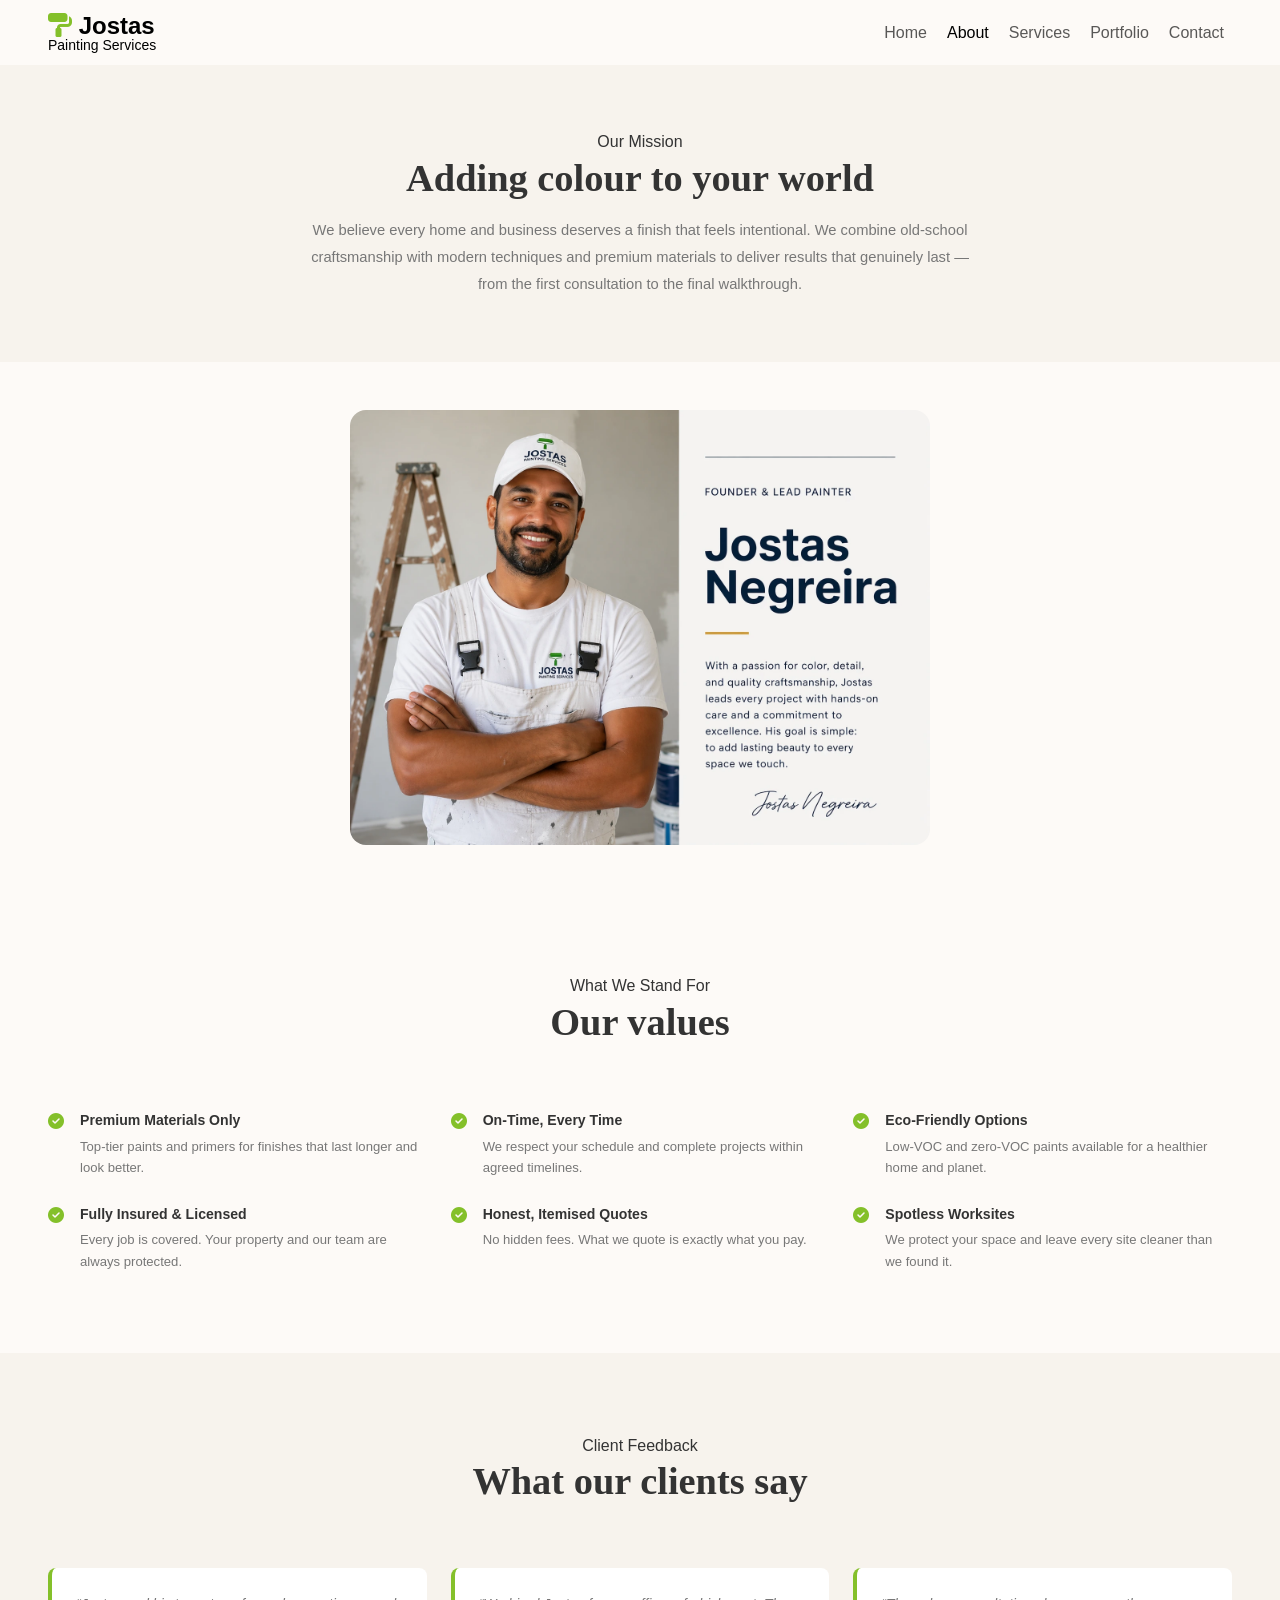
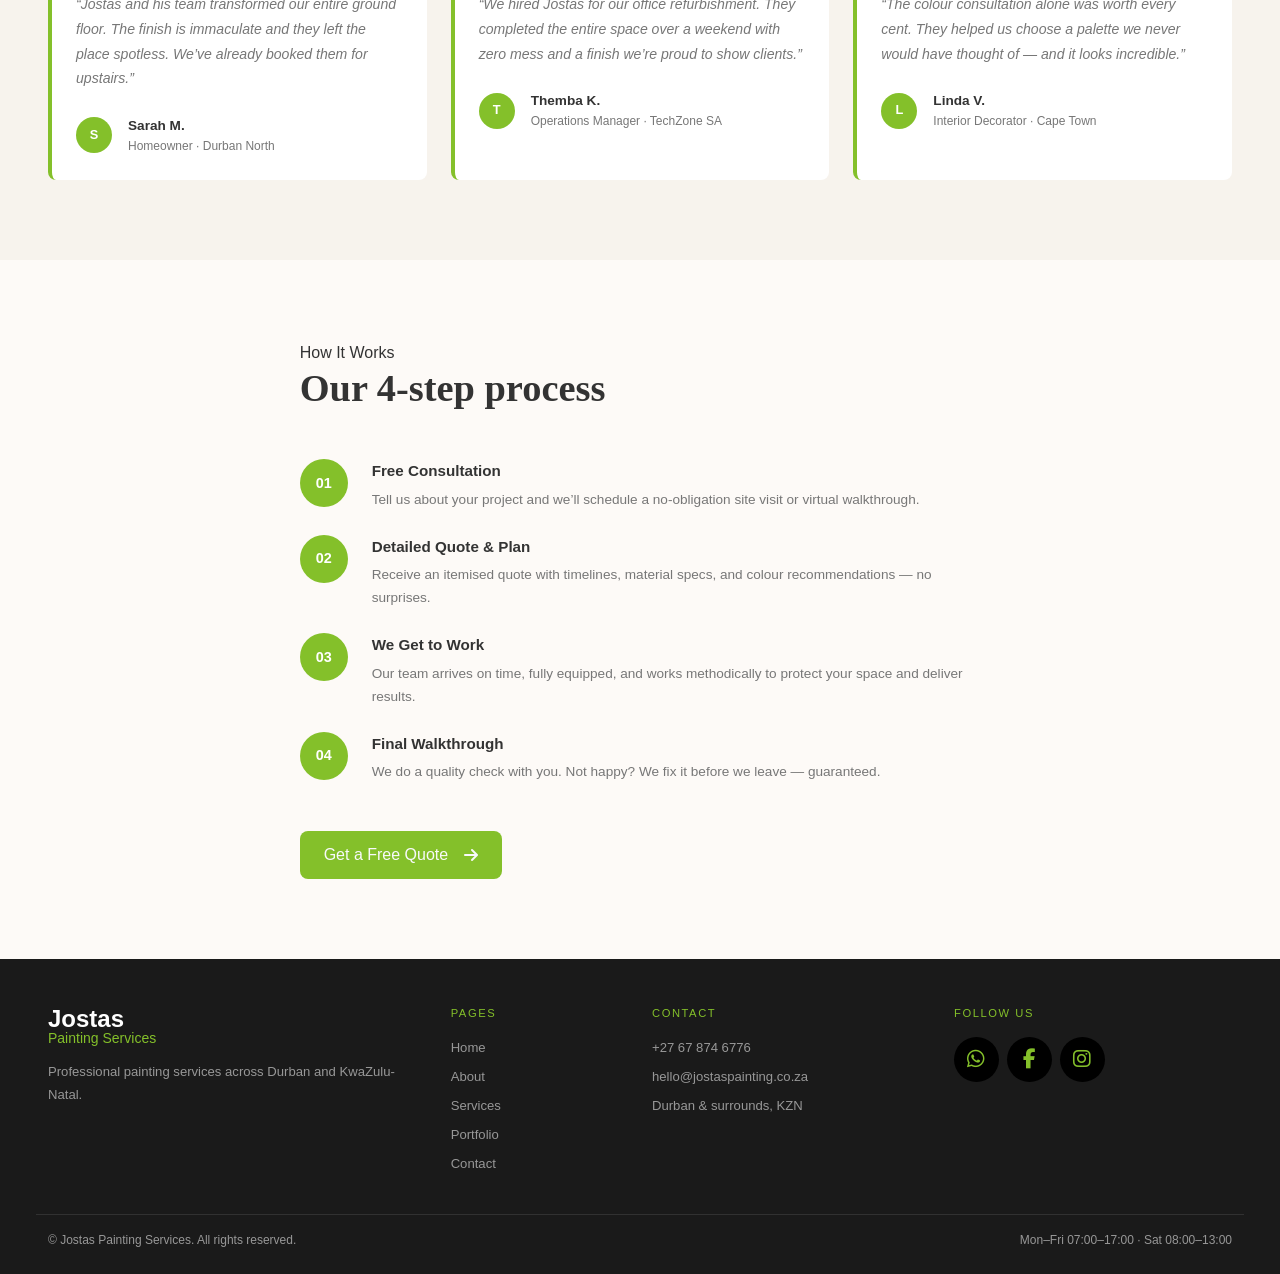
==== about.html @ b18ae603 "changed code, links and images, added in a js, css and html files" ====
<!DOCTYPE html>
<html lang="en">

<head>
  <meta charset="UTF-8" />
  <meta name="viewport" content="width=device-width, initial-scale=1.0" />
  <meta name="description" content="About Jostas Painting Services — our mission, values, and 4-step process. Based in KwaZulu-Natal." />
  <meta property="og:title" content="About Us – Jostas Painting Services" />
  <meta property="og:description" content="12+ years of craftsmanship across KwaZulu-Natal. Quality finishes, on-time delivery." />
  <meta property="og:type" content="website" />
  <meta property="og:image" content="assets/images/jnegreira.webp" />
  <title>About Us – Jostas Painting Services</title>

  <link href="https://cdn.jsdelivr.net/npm/bootstrap@5.3.3/dist/css/bootstrap.min.css" rel="stylesheet" />
  <link rel="preconnect" href="https://fonts.googleapis.com" />
  <link rel="preconnect" href="https://fonts.gstatic.com" crossorigin />
  <link href="https://fonts.googleapis.com/css2?family=Poppins:wght@300;400;500;600;700&display=swap" rel="stylesheet" />
  <link rel="stylesheet" href="https://cdnjs.cloudflare.com/ajax/libs/font-awesome/6.5.0/css/all.min.css" />
  <link rel="stylesheet" href="assets/css/styles.css" />
</head>

<body>

  <!-- ══ NAVBAR ══ -->
  <nav class="navbar navbar-expand-lg sticky-top">
    <div class="container-fluid px-4 px-lg-5">
      <a class="navbar-brand jostas-logo" href="index.html">
        <i class="fa-solid fa-paint-roller" style="color:#84c02a!important"></i> Jostas <span>Painting Services</span>
      </a>
      <button class="navbar-toggler border-0" type="button" data-bs-toggle="collapse" data-bs-target="#mainNav"
        aria-controls="mainNav" aria-expanded="false" aria-label="Toggle navigation">
        <span class="navbar-toggler-icon"></span>
      </button>
      <div class="collapse navbar-collapse justify-content-end" id="mainNav">
        <div class="navbar-nav gap-1">
          <a class="nav-link" href="index.html">Home</a>
          <a class="nav-link active" href="about.html">About</a>
          <a class="nav-link" href="services.html">Services</a>
          <a class="nav-link" href="portfolio.html">Portfolio</a>
          <a class="nav-link" href="contact.html">Contact</a>
        </div>
      </div>
    </div>
  </nav>

  <!-- ══ MISSION ══ -->
  <section style="background:var(--color-sand);padding:4rem 0;">
    <div class="container-fluid px-4 px-lg-5">
      <div class="row justify-content-center text-center">
        <div class="col-lg-7">
          <span class="section-label justify-content-center">Our Mission</span>
          <h2 class="fw-bold mb-3" style="font-size:clamp(1.8rem,3vw,2.4rem)">Adding colour to your world</h2>
          <p class="text-secondary mb-0" style="font-size:0.92rem;line-height:1.85">
            We believe every home and business deserves a finish that feels intentional. We combine
            old-school craftsmanship with modern techniques and premium materials to deliver results
            that genuinely last &mdash; from the first consultation to the final walkthrough.
          </p>
        </div>
      </div>
    </div>
  </section>

  <!-- ══ IMAGE SECTION (just the photo, no text) ══ -->
  <section style="padding:3rem 0;">
    <div class="container-fluid px-4 px-lg-5">
      <div class="row justify-content-center">
        <div class="col-md-8 col-lg-6">
          <div class="about-image-container" style="border-radius:16px; overflow:hidden;">
            <img src="assets/images/jnegreira.webp" alt="Jostas Painting Services team" style="width:100%; height:auto; display:block;" />
          </div>
        </div>
      </div>
    </div>
  </section>

  <!-- ══ VALUES ══ -->
  <section style="padding:5rem 0;">
    <div class="container-fluid px-4 px-lg-5">
      <div class="row justify-content-center mb-5">
        <div class="col-lg-7 text-center">
          <span class="section-label justify-content-center">What We Stand For</span>
          <h2 class="fw-bold" style="font-size:clamp(1.8rem,3vw,2.4rem)">Our values</h2>
        </div>
      </div>
      <div class="row g-4 justify-content-center">
        <div class="col-md-6 col-lg-4">
          <div class="d-flex align-items-start gap-3">
            <i class="fas fa-check-circle mt-1" style="color:var(--color-cta);font-size:1rem;flex-shrink:0"></i>
            <div>
              <p class="fw-semibold mb-1" style="font-size:0.88rem">Premium Materials Only</p>
              <p class="text-secondary mb-0" style="font-size:0.82rem;line-height:1.65">Top-tier paints and primers for finishes that last longer and look better.</p>
            </div>
          </div>
        </div>
        <div class="col-md-6 col-lg-4">
          <div class="d-flex align-items-start gap-3">
            <i class="fas fa-check-circle mt-1" style="color:var(--color-cta);font-size:1rem;flex-shrink:0"></i>
            <div>
              <p class="fw-semibold mb-1" style="font-size:0.88rem">On-Time, Every Time</p>
              <p class="text-secondary mb-0" style="font-size:0.82rem;line-height:1.65">We respect your schedule and complete projects within agreed timelines.</p>
            </div>
          </div>
        </div>
        <div class="col-md-6 col-lg-4">
          <div class="d-flex align-items-start gap-3">
            <i class="fas fa-check-circle mt-1" style="color:var(--color-cta);font-size:1rem;flex-shrink:0"></i>
            <div>
              <p class="fw-semibold mb-1" style="font-size:0.88rem">Eco-Friendly Options</p>
              <p class="text-secondary mb-0" style="font-size:0.82rem;line-height:1.65">Low-VOC and zero-VOC paints available for a healthier home and planet.</p>
            </div>
          </div>
        </div>
        <div class="col-md-6 col-lg-4">
          <div class="d-flex align-items-start gap-3">
            <i class="fas fa-check-circle mt-1" style="color:var(--color-cta);font-size:1rem;flex-shrink:0"></i>
            <div>
              <p class="fw-semibold mb-1" style="font-size:0.88rem">Fully Insured &amp; Licensed</p>
              <p class="text-secondary mb-0" style="font-size:0.82rem;line-height:1.65">Every job is covered. Your property and our team are always protected.</p>
            </div>
          </div>
        </div>
        <div class="col-md-6 col-lg-4">
          <div class="d-flex align-items-start gap-3">
            <i class="fas fa-check-circle mt-1" style="color:var(--color-cta);font-size:1rem;flex-shrink:0"></i>
            <div>
              <p class="fw-semibold mb-1" style="font-size:0.88rem">Honest, Itemised Quotes</p>
              <p class="text-secondary mb-0" style="font-size:0.82rem;line-height:1.65">No hidden fees. What we quote is exactly what you pay.</p>
            </div>
          </div>
        </div>
        <div class="col-md-6 col-lg-4">
          <div class="d-flex align-items-start gap-3">
            <i class="fas fa-check-circle mt-1" style="color:var(--color-cta);font-size:1rem;flex-shrink:0"></i>
            <div>
              <p class="fw-semibold mb-1" style="font-size:0.88rem">Spotless Worksites</p>
              <p class="text-secondary mb-0" style="font-size:0.82rem;line-height:1.65">We protect your space and leave every site cleaner than we found it.</p>
            </div>
          </div>
        </div>
      </div>
    </div>
  </section>

  <!-- ══ TESTIMONIALS ══ -->
  <section style="background:var(--color-sand);padding:5rem 0;">
    <div class="container-fluid px-4 px-lg-5">
      <div class="row justify-content-center mb-5">
        <div class="col-lg-7 text-center">
          <span class="section-label justify-content-center">Client Feedback</span>
          <h2 class="fw-bold" style="font-size:clamp(1.8rem,3vw,2.4rem)">What our clients say</h2>
        </div>
      </div>
      <div class="row g-4 justify-content-center">
        <div class="col-md-4">
          <div class="p-4 rounded-3 h-100" style="background:#fff;border-left:4px solid var(--color-cta);">
            <p class="text-secondary mb-4" style="font-size:0.88rem;line-height:1.75;font-style:italic">
              &ldquo;Jostas and his team transformed our entire ground floor. The finish is immaculate
              and they left the place spotless. We&rsquo;ve already booked them for upstairs.&rdquo;
            </p>
            <div class="d-flex align-items-center gap-3">
              <div style="width:36px;height:36px;min-width:36px;border-radius:50%;background:var(--color-cta);display:flex;align-items:center;justify-content:center;">
                <span class="fw-bold text-white" style="font-size:0.8rem">S</span>
              </div>
              <div>
                <p class="fw-semibold mb-0" style="font-size:0.85rem">Sarah M.</p>
                <p class="text-secondary mb-0" style="font-size:0.75rem">Homeowner &middot; Durban North</p>
              </div>
            </div>
          </div>
        </div>
        <div class="col-md-4">
          <div class="p-4 rounded-3 h-100" style="background:#fff;border-left:4px solid var(--color-cta);">
            <p class="text-secondary mb-4" style="font-size:0.88rem;line-height:1.75;font-style:italic">
              &ldquo;We hired Jostas for our office refurbishment. They completed the entire space
              over a weekend with zero mess and a finish we&rsquo;re proud to show clients.&rdquo;
            </p>
            <div class="d-flex align-items-center gap-3">
              <div style="width:36px;height:36px;min-width:36px;border-radius:50%;background:var(--color-cta);display:flex;align-items:center;justify-content:center;">
                <span class="fw-bold text-white" style="font-size:0.8rem">T</span>
              </div>
              <div>
                <p class="fw-semibold mb-0" style="font-size:0.85rem">Themba K.</p>
                <p class="text-secondary mb-0" style="font-size:0.75rem">Operations Manager &middot; TechZone SA</p>
              </div>
            </div>
          </div>
        </div>
        <div class="col-md-4">
          <div class="p-4 rounded-3 h-100" style="background:#fff;border-left:4px solid var(--color-cta);">
            <p class="text-secondary mb-4" style="font-size:0.88rem;line-height:1.75;font-style:italic">
              &ldquo;The colour consultation alone was worth every cent. They helped us choose a
              palette we never would have thought of &mdash; and it looks incredible.&rdquo;
            </p>
            <div class="d-flex align-items-center gap-3">
              <div style="width:36px;height:36px;min-width:36px;border-radius:50%;background:var(--color-cta);display:flex;align-items:center;justify-content:center;">
                <span class="fw-bold text-white" style="font-size:0.8rem">L</span>
              </div>
              <div>
                <p class="fw-semibold mb-0" style="font-size:0.85rem">Linda V.</p>
                <p class="text-secondary mb-0" style="font-size:0.75rem">Interior Decorator &middot; Cape Town</p>
              </div>
            </div>
          </div>
        </div>
      </div>
    </div>
  </section>

  <!-- ══ 4-STEP PROCESS ══ -->
  <section style="padding:5rem 0;">
    <div class="container-fluid px-4 px-lg-5">
      <div class="row justify-content-center">
        <div class="col-lg-7">
          <span class="section-label">How It Works</span>
          <h2 class="fw-bold mb-5" style="font-size:clamp(1.8rem,3vw,2.4rem)">Our 4-step process</h2>
          <div class="d-flex flex-column gap-4">

            <div class="d-flex gap-4 align-items-start">
              <div style="min-width:48px;height:48px;border-radius:50%;background:var(--color-cta);display:flex;align-items:center;justify-content:center;flex-shrink:0">
                <span class="fw-bold text-white" style="font-size:0.9rem">01</span>
              </div>
              <div>
                <p class="fw-semibold mb-1" style="font-size:0.95rem">Free Consultation</p>
                <p class="text-secondary mb-0" style="font-size:0.85rem;line-height:1.7">Tell us about your project and we&rsquo;ll schedule a no-obligation site visit or virtual walkthrough.</p>
              </div>
            </div>

            <div class="d-flex gap-4 align-items-start">
              <div style="min-width:48px;height:48px;border-radius:50%;background:var(--color-cta);display:flex;align-items:center;justify-content:center;flex-shrink:0">
                <span class="fw-bold text-white" style="font-size:0.9rem">02</span>
              </div>
              <div>
                <p class="fw-semibold mb-1" style="font-size:0.95rem">Detailed Quote &amp; Plan</p>
                <p class="text-secondary mb-0" style="font-size:0.85rem;line-height:1.7">Receive an itemised quote with timelines, material specs, and colour recommendations &mdash; no surprises.</p>
              </div>
            </div>

            <div class="d-flex gap-4 align-items-start">
              <div style="min-width:48px;height:48px;border-radius:50%;background:var(--color-cta);display:flex;align-items:center;justify-content:center;flex-shrink:0">
                <span class="fw-bold text-white" style="font-size:0.9rem">03</span>
              </div>
              <div>
                <p class="fw-semibold mb-1" style="font-size:0.95rem">We Get to Work</p>
                <p class="text-secondary mb-0" style="font-size:0.85rem;line-height:1.7">Our team arrives on time, fully equipped, and works methodically to protect your space and deliver results.</p>
              </div>
            </div>

            <div class="d-flex gap-4 align-items-start">
              <div style="min-width:48px;height:48px;border-radius:50%;background:var(--color-cta);display:flex;align-items:center;justify-content:center;flex-shrink:0">
                <span class="fw-bold text-white" style="font-size:0.9rem">04</span>
              </div>
              <div>
                <p class="fw-semibold mb-1" style="font-size:0.95rem">Final Walkthrough</p>
                <p class="text-secondary mb-0" style="font-size:0.85rem;line-height:1.7">We do a quality check with you. Not happy? We fix it before we leave &mdash; guaranteed.</p>
              </div>
            </div>

          </div>
          <div class="mt-5">
            <a href="contact.html" class="btn cta-button-custom">
              Get a Free Quote <i class="fas fa-arrow-right ms-2"></i>
            </a>
          </div>
        </div>
      </div>
    </div>
  </section>

  <!-- ══ FOOTER ══ -->
  <footer style="background:#1a1a1a;color:rgba(255,255,255,.55);padding:3rem 0 1.5rem">
    <div class="container-fluid px-4 px-lg-5">
      <div class="row g-4 pb-4" style="border-bottom:1px solid rgba(255,255,255,.1)">
        <div class="col-lg-4">
          <div class="jostas-logo mb-3" style="color:#fff!important">
            Jostas <span style="color:#84c02a!important">Painting Services</span>
          </div>
          <p style="font-size:0.82rem;line-height:1.75">Professional painting services across Durban and KwaZulu-Natal.</p>
        </div>
        <div class="col-lg-2 col-6">
          <h6 style="font-size:0.7rem;letter-spacing:.14em;text-transform:uppercase;color:#84c02a;margin-bottom:1rem">Pages</h6>
          <ul class="list-unstyled" style="font-size:0.82rem">
            <li class="mb-2"><a href="index.html" style="color:inherit;text-decoration:none">Home</a></li>
            <li class="mb-2"><a href="about.html" style="color:inherit;text-decoration:none">About</a></li>
            <li class="mb-2"><a href="services.html" style="color:inherit;text-decoration:none">Services</a></li>
            <li class="mb-2"><a href="portfolio.html" style="color:inherit;text-decoration:none">Portfolio</a></li>
            <li class="mb-2"><a href="contact.html" style="color:inherit;text-decoration:none">Contact</a></li>
          </ul>
        </div>
        <div class="col-lg-3 col-6">
          <h6 style="font-size:0.7rem;letter-spacing:.14em;text-transform:uppercase;color:#84c02a;margin-bottom:1rem">Contact</h6>
          <ul class="list-unstyled" style="font-size:0.82rem">
            <li class="mb-2"><a href="tel:+27678746776" style="color:inherit;text-decoration:none">+27 67 874 6776</a></li>
            <li class="mb-2"><a href="mailto:hello@jostaspainting.co.za" style="color:inherit;text-decoration:none">hello@jostaspainting.co.za</a></li>
            <li class="mb-2">Durban &amp; surrounds, KZN</li>
          </ul>
        </div>
        <div class="col-lg-3">
          <h6 style="font-size:0.7rem;letter-spacing:.14em;text-transform:uppercase;color:#84c02a;margin-bottom:1rem">Follow Us</h6>
          <div class="d-flex gap-2">
            <a href="https://wa.me/27678746776" target="_blank" rel="noopener noreferrer" class="social-btn" style="border-color:rgba(255,255,255,.2);color:#84c02a" aria-label="WhatsApp"><i class="fab fa-whatsapp"></i></a>
            <a href="https://www.facebook.com/" target="_blank" rel="noopener noreferrer" class="social-btn" style="border-color:rgba(255,255,255,.2);color:#84c02a" aria-label="Facebook"><i class="fab fa-facebook-f"></i></a>
            <a href="https://www.instagram.com/" target="_blank" rel="noopener noreferrer" class="social-btn" style="border-color:rgba(255,255,255,.2);color:#84c02a" aria-label="Instagram"><i class="fab fa-instagram"></i></a>
          </div>
        </div>
      </div>
      <div class="pt-3 d-flex justify-content-between flex-wrap gap-2" style="font-size:0.75rem">
        <span>&copy; <span id="yr"></span> Jostas Painting Services. All rights reserved.</span>
        <span>Mon&ndash;Fri 07:00&ndash;17:00 &middot; Sat 08:00&ndash;13:00</span>
      </div>
    </div>
  </footer>

  <script src="https://cdn.jsdelivr.net/npm/bootstrap@5.3.3/dist/js/bootstrap.bundle.min.js"></script>
  <script src="assets/js/main.js"></script>
</body>
</html>
---- assets/css/styles.css ----
:root {
    --color-cta: #84c02a;      /* green accent */
    --color-cta-dark: #6a9e1f;
    --color-cream: #faf6f1;
    --color-sand: #f7f3ed;
    --color-text: #1a1a1a;
    --color-muted: #6b6b6b;
    --color-border: #e8e2da;
    --color-hero-bg: #84199c;  /* orange hero background (or use --color-sand) */
}

body {
    font-family: 'Poppins', sans-serif;
    background-color: var(--bs-light);
    color: var(--bs-dark);
}

/* Custom Logo Style */
.jostas-logo {
    font-size: 1.5rem;
    /* 24px */
    font-weight: 700;
    line-height: 1;
}

.jostas-logo span {
    font-size: 0.875rem;
    /* 14px */
    font-weight: 400;
    display: block;
}

/* Custom Hero Styles */
.hero-section {
    background-color: var(--color-hero-bg);
    position: relative;
    overflow: hidden;
    min-height: 550px;
    color: var(--bs-light);
    /* Light text on dark background */
    padding: 0;
}

.hero-content {
    /* Custom padding to match mockup's left alignment */
    padding-left: 50px;
}

/* Custom CTA Button Style */
.cta-button-custom {
    background-color: var(--color-cta) !important;
    border-color: var(--color-cta) !important;
    color: var(--bs-light) !important;
    padding: 15px 30px;
    font-weight: 600;
    width: fit-content;
}

.cta-button-custom:hover {
    background-color: #84c02a !important;
    /* Darker hover */
    border-color: #84c02a !important;
}

/* Image Positioning */
.hero-image-container {
    position: absolute;
    right: 0;
    top: 0;
    bottom: 0;
    width: 50%;
    /* Image takes up the right half */
    z-index: 1;
}

.hero-image-container img {
    width: 100%;
    height: 100%;
    object-fit: cover;
    opacity: 0.9;
    transition: transform 0.5s ease;
}

.hero-image-container:hover img {
    transform: scale(1.03);
}

/* Ensure content is above image */
.hero-text-wrapper {
    z-index: 2;
    position: relative;
}

/* Custom H1 style for large, impactful text */
.hero-text-wrapper h1 {
    font-size: 4.5rem;
    /* ~72px, large size */
    font-weight: 700;
    line-height: 1.1;
    max-width: 450px;
}

/* ... (Existing :root variables and body styles from the previous response) ... */

/* Custom styles for the service cards */
.service-card {
    border: none;
    /* Remove default Bootstrap card border */
    transition: transform 0.3s ease;
    min-height: 150px;
    display: flex;
    flex-direction: column;
    justify-content: center;
    align-items: center;
}

.service-card:hover {
    transform: translateY(-5px);
    /* Subtle lift on hover */
}

.card-icon {
    /* Placeholder for actual icon styling */
    width: 40px;
    height: 40px;
    background-color: var(--color-cta);
    /* Use the accent color for icons */
    border-radius: 50%;
    /* Add properties to center an actual icon inside if used */
}

.card-title {
    font-size: 1rem;
    letter-spacing: 0.5px;
}

/* Adjusting container padding for the cards to keep them contained */
.services-cards-section {
    /* Max width to keep the cards from stretching across ultra-wide screens,
           matching the content width of the mockup */
    max-width: 1400px;
    margin-left: auto;
    margin-right: auto;
}

/* ... (Existing :root variables and previous styles) ... */

/* Ensure secondary text is slightly lighter, matching the mockup */
.text-secondary {
    color: #777 !important;
}

/* Style for the Portfolio images to hide overflow and ensure cover */
.portfolio-image-container {
    overflow: hidden;
}

.portfolio-image-container img {
    object-fit: cover;
}

.hero-banner {
    overflow: hidden;
    position: relative;
}

.hero-banner img {
    transition: transform 0.5s ease;
}

.hero-banner:hover img {
    transform: scale(1.03);
}

.reveal {
    opacity: 0;
    transform: translateY(24px);
    transition: opacity 0.7s ease, transform 0.7s ease;
}

.reveal.visible {
    opacity: 1;
    transform: translateY(0);
}

.scroll-top {
    position: fixed;
    right: 20px;
    bottom: 24px;
    width: 44px;
    height: 44px;
    border-radius: 50%;
    border: none;
    background: var(--color-cta);
    color: #9fdd0e;
    display: flex;
    align-items: center;
    justify-content: center;
    cursor: pointer;
    box-shadow: 0 16px 32px rgba(0, 0, 0, 0.18);
    opacity: 0;
    visibility: hidden;
    transition: opacity 0.25s ease, visibility 0.25s ease, transform 0.25s ease;
    z-index: 999;
}

.scroll-top.show {
    opacity: 1;
    visibility: visible;
    transform: translateY(0);
}

.scroll-top:hover {
    transform: translateY(-4px);
    background: #84c02a;
}

/* Custom H2 sizing to match the large titles in the mockup */
.display-6 {
    font-size: 2.5rem;
    /* Slightly smaller than h1, but still dominant */
}

/* ... (Existing :root variables and previous styles) ... */

/* Custom H1 for large page titles */
.display-3 {
    font-size: 3.5rem;
    line-height: 1.1;
}

/* Ensure the main container is centered and uses the light background */
.page-content-container {
    background-color: var(--bs-light);
}

/* Style for the secondary mission headline */
.fw-normal {
    font-weight: 400 !important;
}

/* Ensure all images in the team and portfolio sections are placeholders */
.team-photo-container img,
.portfolio-thumb-container img {
    /* If using actual images, these ensure they fit */
    object-fit: cover;
}

/* ... (Existing :root variables and previous styles) ... */

/* Custom style for the service blocks on this page */
.service-block {
    transition: box-shadow 0.3s;
}

.service-block:hover {
    box-shadow: 0 0 10px rgba(0, 0, 0, 0.08);
    /* Slight shadow on hover */
}

/* Placeholder for actual icons */
.icon-placeholder {
    width: 30px;
    height: 30px;
    line-height: 30px;
    margin: 0 auto;
    border: 1px solid var(--color-cta);
    color: var(--color-cta);
    border-radius: 5px;
}

/* Contact Form input styling to match the flat, slightly shadowed look */
.form-control,
.form-select {
    border-radius: 5px !important;
}

/*.social-links a {
  color: #333;
  font-size: 24px;
  margin: 0 10px;
  transition: color 0.3s;
}

.social-links a:hover {
  color: #25D366; /* WhatsApp green as default hover color 
}

.social-links a:nth-child(2):hover {
  color: #1877F2; /* Facebook blue 
}

.social-links a:nth-child(3):hover {
  color: #E4405F; /* Instagram pink 
}*/

.social-links {
    display: flex;
    gap: 15px;
    justify-content: center;
    /* center horizontally */
    margin-top: 20px;
}

.social-btn {
    display: flex;
    align-items: center;
    justify-content: center;
    width: 45px;
    height: 45px;
    border-radius: 50%;
    background-color: black;
    color: white;
    font-size: 20px;
    text-decoration: none;
    transition: all 0.3s ease;
}

.social-btn:hover {
    background-color: white;
    color: black;
    border: 2px solid black;
}

/* New styles for updated contact page and other pages */

:root {
    --primary: #a364d3;
    --secondary: #84199c;
    --accent: #84c02a;
    --accent2: #c0552a;
    --dark: #333;
    --light: #fdfaf7;
    --muted: #777;
    --border: #e0e0e0;
    --shadow: 0 4px 20px rgba(0, 0, 0, 0.08);
    --shadow-hover: 0 8px 32px rgba(0, 0, 0, 0.12);
    --trans: all 0.3s ease;
    --radius: 8px;
    --cream: #f9f7f4;
}

* {
    box-sizing: border-box;
}

body {
    margin: 0;
    font-family: 'DM Sans', sans-serif;
    font-size: 16px;
    line-height: 1.6;
    color: var(--dark);
    background: var(--light);
}

.section {
    padding: 80px 0;
}

.container {
    max-width: 1200px;
    margin: 0 auto;
    padding: 0 20px;
}

.tag {
    display: inline-block;
    background: var(--primary);
    color: white;
    padding: 4px 12px;
    border-radius: 20px;
    font-size: 14px;
    font-weight: 500;
    text-transform: uppercase;
    letter-spacing: 0.5px;
    margin-bottom: 16px;
}

h1,
h2,
h3 {
    font-family: 'Playfair Display', serif;
    font-weight: 700;
    line-height: 1.2;
    margin: 0 0 16px;
}

h1 {
    font-size: clamp(32px, 5vw, 56px);
}

h2 {
    font-size: clamp(24px, 4vw, 40px);
}

h3 {
    font-size: clamp(20px, 3vw, 32px);
}

p {
    margin: 0 0 16px;
}

.btn {
    display: inline-flex;
    align-items: center;
    gap: 8px;
    padding: 12px 24px;
    border: none;
    border-radius: 8px;
    font-size: 16px;
    font-weight: 500;
    text-decoration: none;
    cursor: pointer;
    transition: all 0.3s ease;
}

.btn-primary {
    background: var(--primary);
    color: white;
}

.btn-primary:hover {
    background: var(--secondary);
    transform: translateY(-2px);
    box-shadow: var(--shadow-hover);
}

.btn-white {
    background: #fff;
    color: var(--accent);
}

.btn-white:hover {
    background: var(--cream);
    transform: translateY(-2px);
}

/* Navigation */
.nav {
    position: fixed;
    top: 0;
    left: 0;
    right: 0;
    background: rgba(255, 255, 255, 0.95);
    backdrop-filter: blur(10px);
    z-index: 1000;
    transition: all 0.3s ease;
}

.nav.scrolled {
    background: rgba(255, 255, 255, 0.98);
    box-shadow: var(--shadow);
}

.nav__inner {
    display: flex;
    align-items: center;
    justify-content: space-between;
    padding: 16px 20px;
    max-width: 1200px;
    margin: 0 auto;
}

.nav__logo {
    font-family: 'Playfair Display', serif;
    font-size: 24px;
    font-weight: 900;
    color: var(--dark);
    text-decoration: none;
}

.nav__logo i {
    color: var(--primary);
    margin-right: 8px;
}

.nav__logo span {
    color: var(--primary);
}

.nav__links {
    display: flex;
    list-style: none;
    margin: 0;
    padding: 0;
    gap: 32px;
}

.nav__links a {
    color: var(--dark);
    text-decoration: none;
    font-weight: 500;
    transition: color 0.3s ease;
}

.nav__links a:hover,
.nav__links a.active {
    color: var(--primary);
}

.nav__cta {
    margin-left: 32px;
}

.hamburger {
    display: none;
    flex-direction: column;
    cursor: pointer;
    padding: 4px;
}

.hamburger span {
    width: 24px;
    height: 2px;
    background: var(--dark);
    margin: 3px 0;
    transition: 0.3s;
}

.hamburger.open span:nth-child(1) {
    transform: rotate(-45deg) translate(-5px, 6px);
}

.hamburger.open span:nth-child(2) {
    opacity: 0;
}

.hamburger.open span:nth-child(3) {
    transform: rotate(45deg) translate(-5px, -6px);
}

.mobile-menu {
    position: fixed;
    top: 100%;
    left: 0;
    right: 0;
    background: white;
    padding: 20px;
    box-shadow: var(--shadow);
    transform: translateY(-100%);
    opacity: 0;
    visibility: hidden;
    transition: all 0.3s ease;
    z-index: 999;
}

.mobile-menu.open {
    transform: translateY(0);
    opacity: 1;
    visibility: visible;
}

.mobile-menu a {
    display: block;
    padding: 12px 0;
    color: var(--dark);
    text-decoration: none;
    font-weight: 500;
    border-bottom: 1px solid var(--border);
}

/* Page Hero */
.page-hero {
    padding: 120px 0 80px;
    background: linear-gradient(135deg, var(--primary) 0%, var(--secondary) 100%);
    color: white;
    text-align: center;
}

.page-hero .container {
    max-width: 800px;
}

.page-hero h1 {
    margin-bottom: 16px;
}

.page-hero p {
    font-size: 18px;
    opacity: 0.9;
    margin: 0;
}

/* Contact Page */
.contact-page {
    padding: 80px 0 100px;
}

.contact__inner {
    display: grid;
    grid-template-columns: 1fr 1fr;
    gap: 60px;
    align-items: start;
}

.contact__info {
    display: flex;
    flex-direction: column;
    gap: 24px;
}

.contact__info-item {
    display: flex;
    align-items: flex-start;
    gap: 16px;
}

.contact__info-icon {
    width: 48px;
    height: 48px;
    border-radius: 50%;
    background: var(--primary);
    color: white;
    display: flex;
    align-items: center;
    justify-content: center;
    flex-shrink: 0;
    font-size: 18px;
}

.contact__info-item strong {
    display: block;
    font-weight: 600;
    margin-bottom: 4px;
}

.contact__info-item span {
    color: var(--muted);
    font-size: 14px;
}

.contact__info-item a {
    color: var(--muted);
    text-decoration: none;
}

.contact__info-item a:hover {
    color: var(--primary);
}

/* Form */
.form {
    background: white;
    padding: 32px;
    border-radius: 12px;
    box-shadow: var(--shadow);
}

.form__success {
    text-align: center;
    display: none;
}

.form__success i {
    font-size: 48px;
    color: var(--accent);
    margin-bottom: 16px;
}

.form__success h3 {
    color: var(--dark);
    margin-bottom: 8px;
}

.form__success p {
    color: var(--muted);
    margin-bottom: 0;
}

.form__row {
    display: grid;
    grid-template-columns: 1fr 1fr;
    gap: 16px;
    margin-bottom: 16px;
}

.form__group {
    display: flex;
    flex-direction: column;
}

.form__group label {
    font-weight: 500;
    margin-bottom: 8px;
    color: var(--dark);
}

.form__group input,
.form__group select,
.form__group textarea {
    padding: 12px 16px;
    border: 1px solid var(--border);
    border-radius: 8px;
    font-size: 16px;
    transition: border-color 0.3s ease;
}

.form__group input:focus,
.form__group select:focus,
.form__group textarea:focus {
    outline: none;
    border-color: var(--primary);
}

.form__group textarea {
    resize: vertical;
    min-height: 100px;
}

.form__error {
    color: #e74c3c;
    font-size: 14px;
    margin-top: 4px;
    display: none;
}

.form__group.error input,
.form__group.error select,
.form__group.error textarea {
    border-color: #e74c3c;
}

.form__group.error .form__error {
    display: block;
}

/* Footer */
.footer {
    background: var(--dark);
    color: rgba(255, 255, 255, 0.7);
    padding: 60px 0 40px;
}

.footer__inner {
    display: grid;
    grid-template-columns: 2fr 1fr 1fr 1fr;
    gap: 40px;
}

.footer__brand {
    font-family: 'Playfair Display', serif;
    font-size: 24px;
    font-weight: 900;
    color: white;
    margin-bottom: 16px;
}

.footer__brand span {
    color: var(--accent2);
}

.footer__socials {
    display: flex;
    gap: 12px;
    margin-top: 16px;
}

.footer__social {
    width: 40px;
    height: 40px;
    border-radius: 50%;
    background: rgba(255, 255, 255, 0.1);
    color: white;
    display: flex;
    align-items: center;
    justify-content: center;
    text-decoration: none;
    transition: background 0.3s ease;
}

.footer__social:hover {
    background: var(--primary);
}

.footer h4 {
    color: white;
    font-size: 18px;
    margin-bottom: 16px;
}

.footer__links {
    list-style: none;
    padding: 0;
    margin: 0;
}

.footer__links li {
    margin-bottom: 8px;
}

.footer__links a {
    color: rgba(255, 255, 255, 0.7);
    text-decoration: none;
    transition: color 0.3s ease;
}

.footer__links a:hover {
    color: white;
}

.footer__bottom {
    margin-top: 40px;
    padding-top: 20px;
    border-top: 1px solid rgba(255, 255, 255, 0.1);
    display: flex;
    justify-content: space-between;
    align-items: center;
    flex-wrap: wrap;
    gap: 16px;
}

.footer__bottom i {
    margin-right: 4px;
}

/* Responsive */
@media (max-width: 768px) {
    .nav__links {
        display: none;
    }

    .hamburger {
        display: flex;
    }

    .contact__inner {
        grid-template-columns: 1fr;
        gap: 40px;
    }

    .footer__inner {
        grid-template-columns: 1fr;
        gap: 32px;
    }

    .footer__bottom {
        flex-direction: column;
        text-align: center;
    }
}
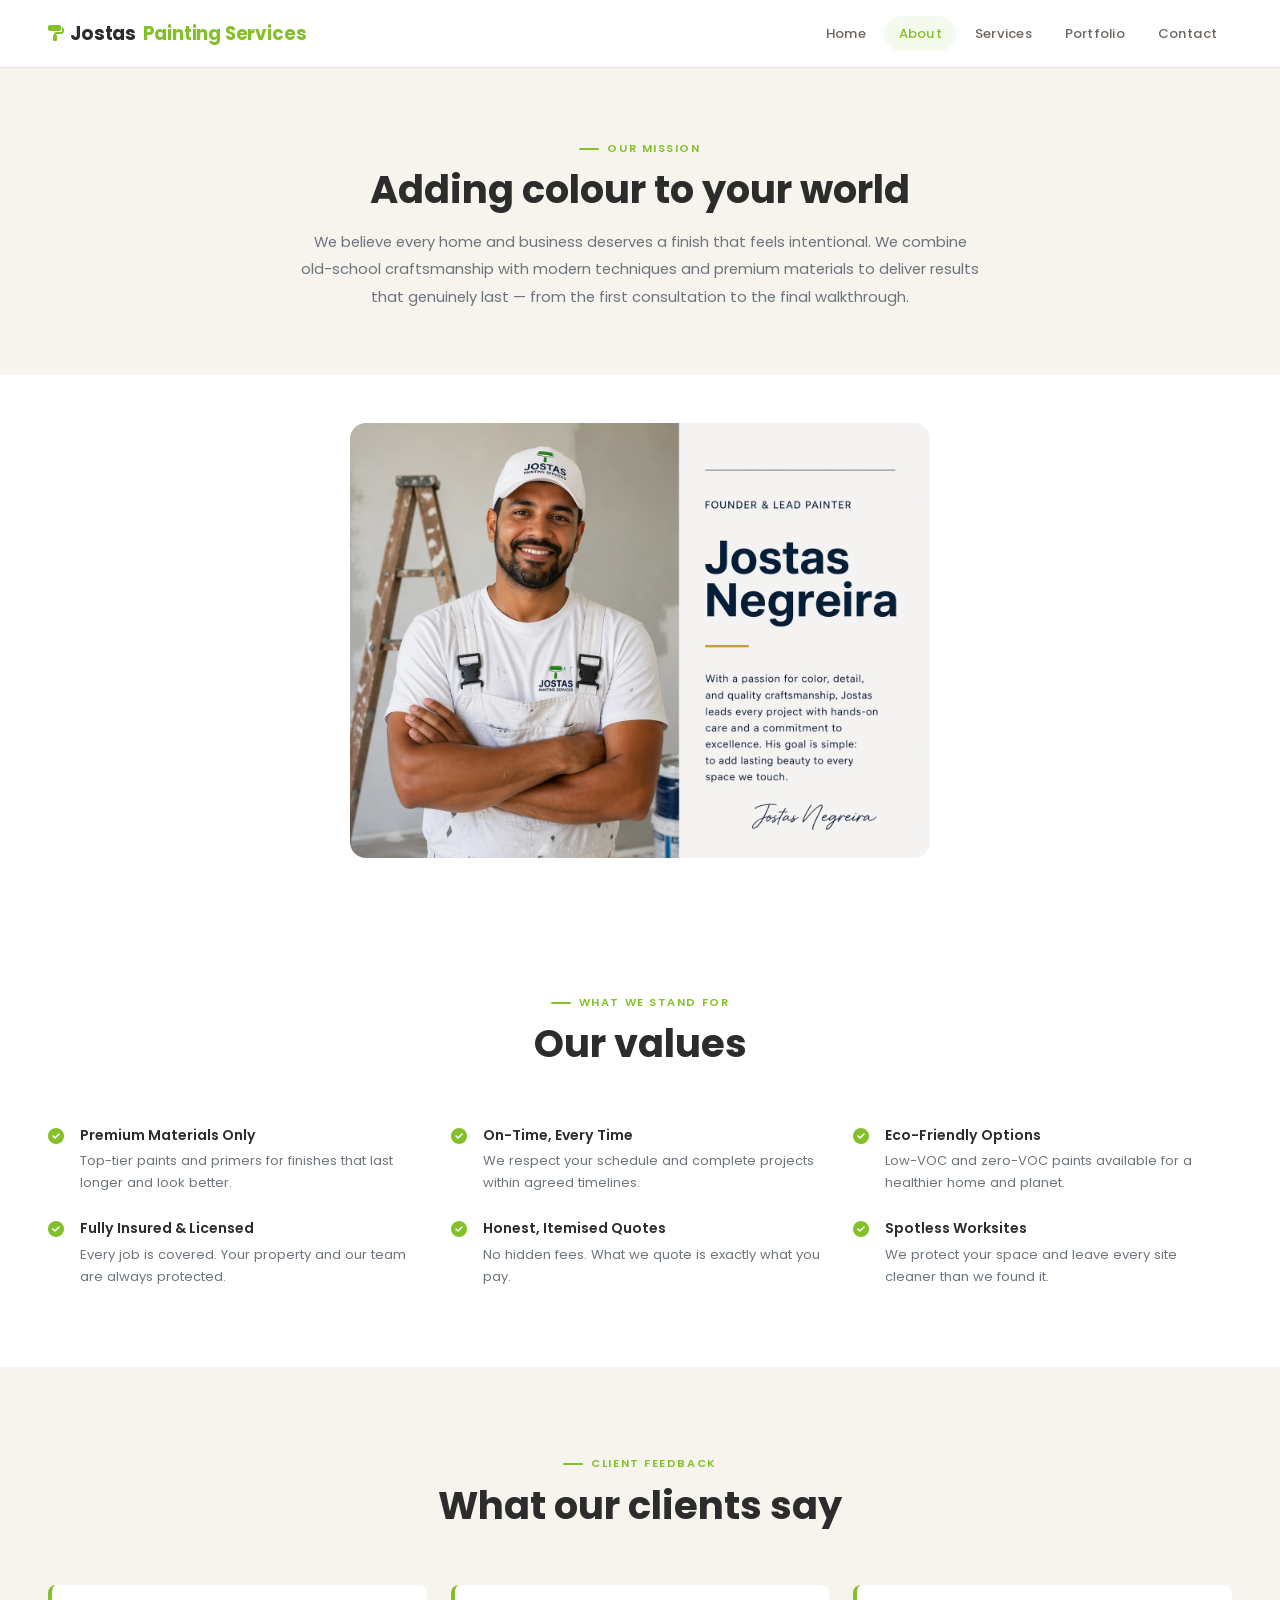
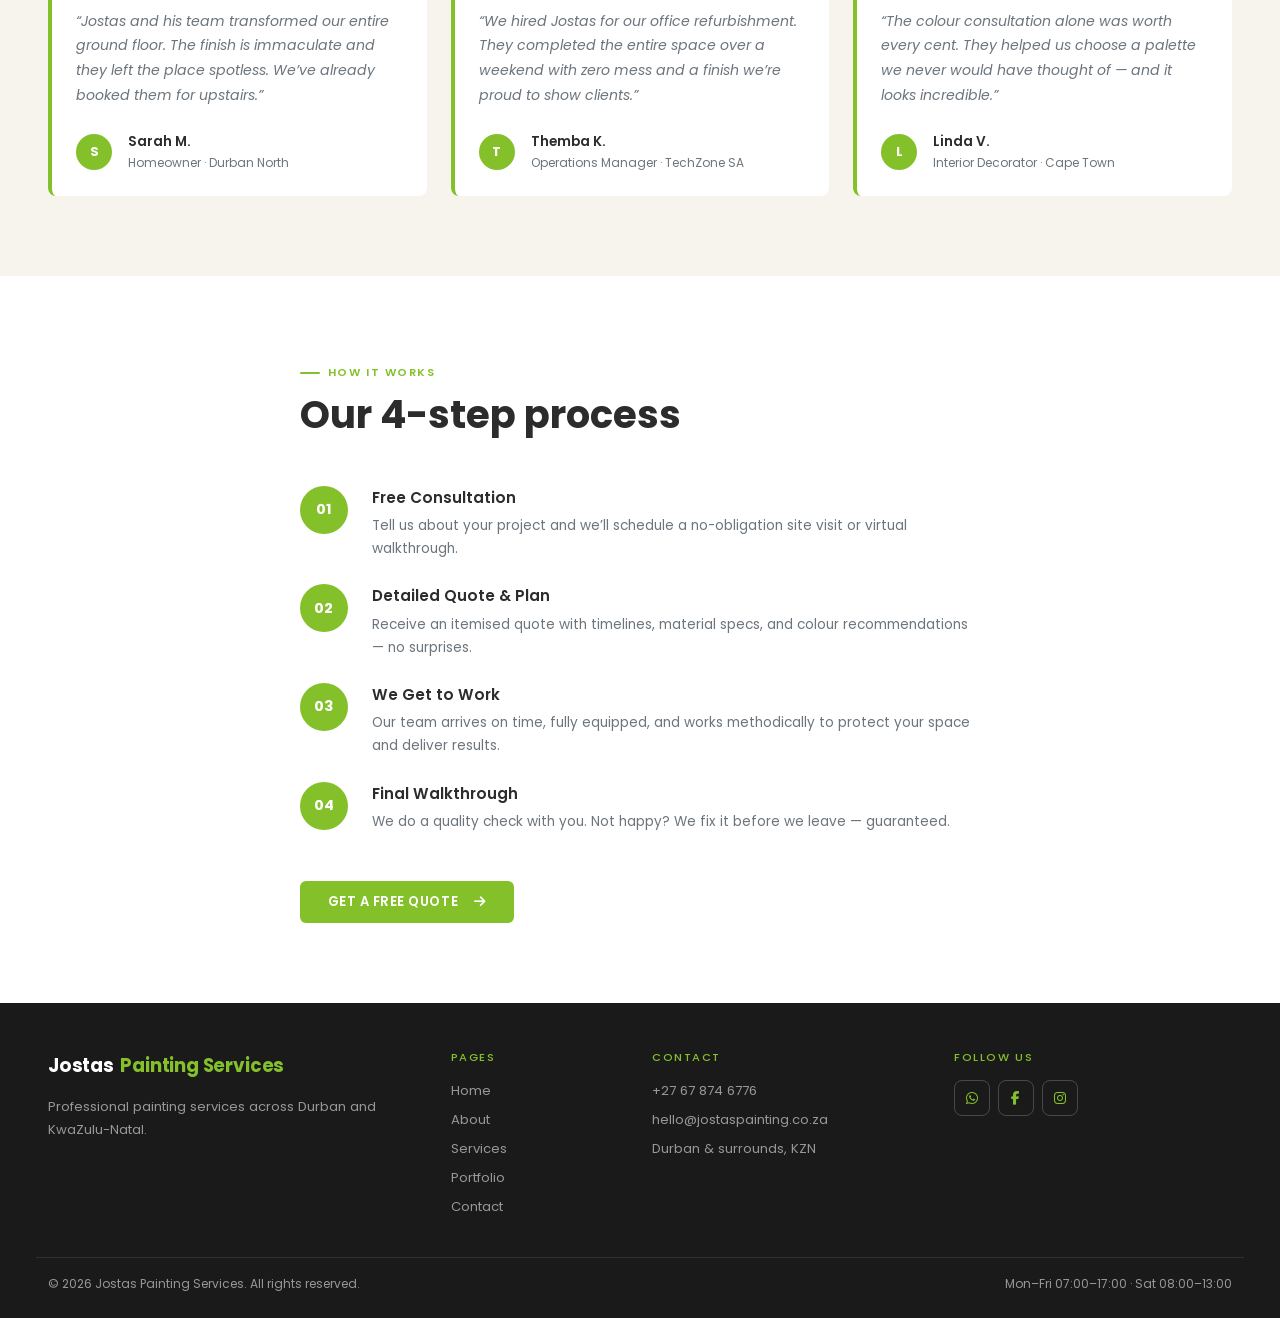
==== commit 6255cc0a: "updated code across all files and moved in main.js code into assets folder." ====
--- a/about.html
+++ b/about.html
@@ -1,6 +1,5 @@
 <!DOCTYPE html>
 <html lang="en">
-
 <head>
   <meta charset="UTF-8" />
   <meta name="viewport" content="width=device-width, initial-scale=1.0" />
@@ -18,7 +17,6 @@
   <link rel="stylesheet" href="https://cdnjs.cloudflare.com/ajax/libs/font-awesome/6.5.0/css/all.min.css" />
   <link rel="stylesheet" href="assets/css/styles.css" />
 </head>
-
 <body>
 
   <!-- ══ NAVBAR ══ -->
--- a/assets/css/styles.css
+++ b/assets/css/styles.css
@@ -1,841 +1,653 @@
+/* ============================================================
+   JOSTAS PAINTING SERVICES — styles.css
+/* ── 1. CSS CUSTOM PROPERTIES ─────────────────────────────── */
 :root {
-    --color-cta: #84c02a;      /* green accent */
-    --color-cta-dark: #6a9e1f;
-    --color-cream: #faf6f1;
-    --color-sand: #f7f3ed;
-    --color-text: #1a1a1a;
-    --color-muted: #6b6b6b;
-    --color-border: #e8e2da;
-    --color-hero-bg: #84199c;  /* orange hero background (or use --color-sand) */
+  --color-cta: #84c02a;
+  /* brand green */
+  --color-cta-dark: #6a9a21;
+  /* darker green for hover */
+  --color-cta-light: #a8d85a;
+  /* lighter green tint */
+  --color-sand: #f7f3ed;
+  /* warm off-white backgrounds */
+  --color-border: #e8e2da;
+  /* subtle warm border */
+  --color-muted: #6c6560;
+  /* body text muted */
+  --color-dark: #1a1a1a;
+  /* footer / dark bg */
+  --color-text: #2c2c2c;
+  /* primary text */
+
+  --font-base: 'Poppins', sans-serif;
+  --radius-sm: 6px;
+  --radius-md: 12px;
+  --radius-lg: 16px;
+  --transition: 0.25s ease;
+  --shadow-sm: 0 2px 8px rgba(0, 0, 0, 0.06);
+  --shadow-md: 0 8px 24px rgba(0, 0, 0, 0.10);
+  --shadow-lg: 0 16px 48px rgba(0, 0, 0, 0.14);
+}
+
+/* ── 2. BASE RESET & GLOBALS ──────────────────────────────── */
+*,
+*::before,
+*::after {
+  box-sizing: border-box;
+}
+
+html {
+  scroll-behavior: smooth;
 }
 
 body {
-    font-family: 'Poppins', sans-serif;
-    background-color: var(--bs-light);
-    color: var(--bs-dark);
-}
-
-/* Custom Logo Style */
+  font-family: var(--font-base);
+  color: var(--color-text);
+  background: #fff;
+  line-height: 1.6;
+  -webkit-font-smoothing: antialiased;
+}
+
+img {
+  max-width: 100%;
+  height: auto;
+  display: block;
+}
+
+a {
+  transition: color var(--transition);
+}
+
+/* ── 3. NAVBAR ────────────────────────────────────────────── */
+.navbar {
+  background: rgba(255, 255, 255, 0.97);
+  backdrop-filter: blur(12px);
+  -webkit-backdrop-filter: blur(12px);
+  border-bottom: 1px solid var(--color-border);
+  padding: 0.85rem 0;
+  transition: box-shadow var(--transition), padding var(--transition);
+}
+
+.navbar.scrolled {
+  box-shadow: var(--shadow-md);
+  padding: 0.6rem 0;
+}
+
+/* Logo */
 .jostas-logo {
-    font-size: 1.5rem;
-    /* 24px */
-    font-weight: 700;
-    line-height: 1;
+  font-family: var(--font-base);
+  font-size: 1.15rem;
+  font-weight: 700;
+  color: var(--color-text) !important;
+  text-decoration: none;
+  letter-spacing: -0.01em;
+  display: inline-flex;
+  align-items: center;
+  gap: 0.4rem;
 }
 
 .jostas-logo span {
-    font-size: 0.875rem;
-    /* 14px */
-    font-weight: 400;
-    display: block;
-}
-
-/* Custom Hero Styles */
+  color: var(--color-cta) !important;
+}
+
+.jostas-logo i {
+  font-size: 1rem;
+}
+
+/* Nav links */
+.navbar .nav-link {
+  font-size: 0.82rem;
+  font-weight: 500;
+  color: var(--color-muted);
+  padding: 0.45rem 0.9rem !important;
+  border-radius: 50px;
+  letter-spacing: 0.02em;
+  transition: background var(--transition), color var(--transition);
+}
+
+.navbar .nav-link:hover,
+.navbar .nav-link.active {
+  color: var(--color-cta);
+  background: rgba(132, 192, 42, 0.08);
+}
+
+/* Mobile toggler */
+.navbar-toggler:focus {
+  box-shadow: none;
+}
+
+.navbar-toggler-icon {
+  background-image: url("data:image/svg+xml,%3csvg xmlns='http://www.w3.org/2000/svg' viewBox='0 0 30 30'%3e%3cpath stroke='%232c2c2c' stroke-linecap='round' stroke-miterlimit='10' stroke-width='2' d='M4 7h22M4 15h22M4 23h22'/%3e%3c/svg%3e");
+}
+
+/* ── 4. BUTTONS ───────────────────────────────────────────── */
+.cta-button-custom {
+  background: var(--color-cta);
+  color: #fff !important;
+  border: none;
+  border-radius: var(--radius-sm);
+  padding: 0.7rem 1.75rem;
+  font-size: 0.82rem;
+  font-weight: 600;
+  letter-spacing: 0.04em;
+  text-transform: uppercase;
+  text-decoration: none;
+  display: inline-flex;
+  align-items: center;
+  gap: 0.5rem;
+  transition: background var(--transition), transform var(--transition), box-shadow var(--transition);
+  cursor: pointer;
+}
+
+.cta-button-custom:hover {
+  background: var(--color-cta-dark);
+  transform: translateY(-2px);
+  box-shadow: 0 6px 20px rgba(132, 192, 42, 0.35);
+  color: #fff !important;
+}
+
+.cta-button-custom:active {
+  transform: translateY(0);
+}
+
+/* White variant (on coloured backgrounds) */
+.btn-white {
+  background: #fff;
+  color: var(--color-cta) !important;
+  border-radius: var(--radius-sm);
+  padding: 0.7rem 2rem;
+  font-size: 0.82rem;
+  font-weight: 600;
+  letter-spacing: 0.04em;
+  text-transform: uppercase;
+  text-decoration: none;
+  display: inline-flex;
+  align-items: center;
+  gap: 0.5rem;
+  transition: background var(--transition), transform var(--transition), box-shadow var(--transition);
+}
+
+.btn-white:hover {
+  background: #f0f0f0;
+  color: var(--color-cta-dark) !important;
+  transform: translateY(-2px);
+  box-shadow: 0 6px 20px rgba(0, 0, 0, 0.15);
+}
+
+/* ── 5. SECTION LABELS ────────────────────────────────────── */
+.section-label {
+  display: inline-flex;
+  align-items: center;
+  gap: 0.5rem;
+  font-size: 0.7rem;
+  font-weight: 600;
+  letter-spacing: 0.14em;
+  text-transform: uppercase;
+  color: var(--color-cta);
+  margin-bottom: 0.6rem;
+}
+
+.section-label::before {
+  content: '';
+  display: inline-block;
+  width: 20px;
+  height: 2px;
+  background: var(--color-cta);
+  border-radius: 2px;
+  flex-shrink: 0;
+}
+
+/* ── 6. HERO SECTION ──────────────────────────────────────── */
 .hero-section {
-    background-color: var(--color-hero-bg);
-    position: relative;
-    overflow: hidden;
-    min-height: 550px;
-    color: var(--bs-light);
-    /* Light text on dark background */
-    padding: 0;
-}
-
-.hero-content {
-    /* Custom padding to match mockup's left alignment */
-    padding-left: 50px;
-}
-
-/* Custom CTA Button Style */
-.cta-button-custom {
-    background-color: var(--color-cta) !important;
-    border-color: var(--color-cta) !important;
-    color: var(--bs-light) !important;
-    padding: 15px 30px;
-    font-weight: 600;
-    width: fit-content;
-}
-
-.cta-button-custom:hover {
-    background-color: #84c02a !important;
-    /* Darker hover */
-    border-color: #84c02a !important;
-}
-
-/* Image Positioning */
-.hero-image-container {
-    position: absolute;
-    right: 0;
-    top: 0;
-    bottom: 0;
-    width: 50%;
-    /* Image takes up the right half */
-    z-index: 1;
-}
-
-.hero-image-container img {
+  background: var(--color-sand);
+  min-height: 100svh;
+  padding-top: 64px;
+  /* offset for sticky navbar */
+}
+
+.hero-section h1 {
+  font-size: clamp(2.4rem, 6vw, 4rem);
+  font-weight: 700;
+  line-height: 1.1;
+  color: var(--color-text);
+}
+
+.hero-section h1 em {
+  font-style: italic;
+  color: var(--color-cta);
+}
+
+/* Hover zoom wrapper used on hero & about images */
+.hover-scale-overlay {
+  overflow: hidden;
+}
+
+.hover-scale-overlay img {
+  transition: transform 0.5s ease;
+  width: 100%;
+  height: 100%;
+  object-fit: cover;
+}
+
+.hover-scale-overlay:hover img {
+  transform: scale(1.04);
+}
+
+/* ── 7. SERVICE CARDS (homepage strip) ────────────────────── */
+.services-cards-section {
+  position: relative;
+  z-index: 10;
+}
+
+.service-card {
+  border: 1px solid var(--color-border);
+  border-radius: var(--radius-lg);
+  padding: 2rem 1.5rem;
+  background: #fff;
+  box-shadow: var(--shadow-sm);
+  transition: transform var(--transition), box-shadow var(--transition), border-color var(--transition);
+}
+
+.service-card:hover {
+  transform: translateY(-6px);
+  box-shadow: var(--shadow-md);
+  border-color: var(--color-cta);
+}
+
+.card-icon {
+  font-size: 2rem;
+  color: var(--color-cta);
+  margin-bottom: 1rem;
+}
+
+.card-title {
+  font-size: 1rem;
+  font-weight: 600;
+  color: var(--color-text);
+  margin-bottom: 0.5rem;
+}
+
+.card-text {
+  font-size: 0.82rem;
+  color: var(--color-muted);
+  line-height: 1.65;
+  margin: 0;
+}
+
+/* ── 8. ABOUT SECTION ─────────────────────────────────────── */
+.about-section {
+  padding: 5rem 0;
+  background: #fff;
+}
+
+/* ── 9. SOCIAL BUTTONS (footer) ───────────────────────────── */
+.social-btn {
+  display: inline-flex;
+  align-items: center;
+  justify-content: center;
+  width: 36px;
+  height: 36px;
+  border-radius: 8px;
+  border: 1px solid rgba(255, 255, 255, 0.2);
+  color: var(--color-cta) !important;
+  font-size: 0.85rem;
+  text-decoration: none;
+  transition: background var(--transition), border-color var(--transition), transform var(--transition);
+}
+
+.social-btn:hover {
+  background: var(--color-cta);
+  border-color: var(--color-cta);
+  color: #fff !important;
+  transform: translateY(-2px);
+}
+
+/* ── 10. CONTACT PAGE ─────────────────────────────────────── */
+
+/* Icon circles */
+.contact-icon-circle {
+  width: 44px;
+  height: 44px;
+  min-width: 44px;
+  border-radius: 50%;
+  background: rgba(132, 192, 42, 0.1);
+  border: 1px solid rgba(132, 192, 42, 0.25);
+  display: flex;
+  align-items: center;
+  justify-content: center;
+  color: var(--color-cta);
+  font-size: 0.95rem;
+  transition: background var(--transition);
+}
+
+.contact-icon-circle:hover {
+  background: var(--color-cta);
+  color: #fff;
+}
+
+/* Info labels / values */
+.contact-info-label {
+  font-size: 0.7rem;
+  font-weight: 600;
+  text-transform: uppercase;
+  letter-spacing: 0.1em;
+  color: var(--color-muted);
+  margin-bottom: 0.15rem;
+}
+
+.contact-info-value {
+  font-size: 0.9rem;
+  font-weight: 500;
+  color: var(--color-text);
+  text-decoration: none;
+  display: block;
+  line-height: 1.55;
+}
+
+a.contact-info-value:hover {
+  color: var(--color-cta);
+}
+
+/* Form card */
+.contact-form-card {
+  background: var(--color-sand);
+  border: 1px solid var(--color-border);
+  border-radius: var(--radius-lg);
+  padding: 2.5rem;
+}
+
+/* Form labels */
+.contact-form-label {
+  font-size: 0.78rem;
+  font-weight: 600;
+  color: var(--color-text);
+  margin-bottom: 0.4rem;
+  display: block;
+  letter-spacing: 0.02em;
+}
+
+/* Form inputs */
+.contact-form-input {
+  border: 1.5px solid var(--color-border);
+  border-radius: var(--radius-sm);
+  font-family: var(--font-base);
+  font-size: 0.88rem;
+  color: var(--color-text);
+  background: #fff;
+  padding: 0.65rem 0.9rem;
+  transition: border-color var(--transition), box-shadow var(--transition);
+  appearance: none;
+}
+
+.contact-form-input:focus {
+  border-color: var(--color-cta);
+  box-shadow: 0 0 0 3px rgba(132, 192, 42, 0.15);
+  outline: none;
+}
+
+.contact-form-input.is-invalid {
+  border-color: #dc3545;
+}
+
+.contact-form-input.is-valid {
+  border-color: var(--color-cta);
+}
+
+/* Inline error messages */
+.form__error {
+  font-size: 0.75rem;
+  color: #dc3545;
+  margin-top: 0.3rem;
+  display: none;
+}
+
+.form__error.visible {
+  display: block;
+}
+
+/* Character counter */
+#charCount {
+  font-weight: 600;
+  color: var(--color-cta);
+}
+
+/* ── 11. REVEAL ANIMATION (scroll-triggered) ──────────────── */
+.reveal {
+  opacity: 0;
+  transform: translateY(24px);
+  transition: opacity 0.55s ease, transform 0.55s ease;
+}
+
+.reveal.visible {
+  opacity: 1;
+  transform: translateY(0);
+}
+
+/* ── 12. PORTFOLIO PAGE ───────────────────────────────────── */
+.portfolio-item {
+  position: relative;
+  border-radius: var(--radius-md);
+  overflow: hidden;
+  cursor: pointer;
+  transition: transform var(--transition), box-shadow var(--transition);
+}
+
+.portfolio-item:hover {
+  transform: translateY(-4px);
+  box-shadow: var(--shadow-md);
+}
+
+.portfolio-item img {
+  width: 100%;
+  height: 100%;
+  object-fit: cover;
+  transition: transform 0.4s ease;
+}
+
+.portfolio-item:hover img {
+  transform: scale(1.04);
+}
+
+.portfolio-item__overlay {
+  position: absolute;
+  bottom: 0;
+  left: 0;
+  right: 0;
+  background: linear-gradient(to top, rgba(132, 192, 42, 0.9) 0%, rgba(132, 192, 42, 0.2) 100%);
+  color: #fff;
+  padding: 1rem;
+  text-align: center;
+  font-size: 0.82rem;
+  font-weight: 600;
+  letter-spacing: 0.06em;
+  text-transform: uppercase;
+  opacity: 0;
+  transition: opacity var(--transition);
+}
+
+.portfolio-item:hover .portfolio-item__overlay {
+  opacity: 1;
+}
+
+.portfolio-item.hidden {
+  display: none !important;
+}
+
+/* Filter buttons */
+.filter-btn {
+  padding: 0.45rem 1.25rem;
+  border: 1.5px solid var(--color-border);
+  background: transparent;
+  border-radius: 50px;
+  font-family: var(--font-base);
+  font-size: 0.78rem;
+  font-weight: 600;
+  color: var(--color-muted);
+  cursor: pointer;
+  transition: background var(--transition), color var(--transition), border-color var(--transition);
+}
+
+.filter-btn:hover,
+.filter-btn.active {
+  background: var(--color-cta);
+  color: #fff;
+  border-color: var(--color-cta);
+}
+
+/* ── 13. SERVICES PAGE EXTRAS ─────────────────────────────── */
+
+.service-card__icon {
+  font-size: 2.2rem;
+  color: var(--color-cta);
+  margin-bottom: 1.2rem;
+}
+
+.service-card h3 {
+  font-size: 1.15rem;
+  font-weight: 700;
+  margin-bottom: 0.6rem;
+}
+
+.service-card p {
+  font-size: 0.85rem;
+  color: var(--color-muted);
+  line-height: 1.65;
+}
+
+.service-card ul {
+  list-style: none;
+  padding-left: 0;
+  margin: 0;
+  display: flex;
+  flex-direction: column;
+  gap: 8px;
+}
+
+.service-card ul li {
+  font-size: 0.8rem;
+  color: var(--color-muted);
+  display: flex;
+  align-items: center;
+  gap: 8px;
+}
+
+.service-card ul li i {
+  color: var(--color-cta);
+  font-size: 0.7rem;
+}
+
+/* CTA banner (used on services & portfolio) */
+.cta-banner {
+  background: var(--color-cta);
+  color: #fff;
+  padding: 4rem 0;
+  text-align: center;
+}
+
+.cta-banner h2 {
+  font-size: clamp(1.8rem, 4vw, 2.5rem);
+  font-weight: 700;
+  margin-bottom: 1rem;
+}
+
+.cta-banner p {
+  font-size: 1rem;
+  opacity: 0.9;
+  margin-bottom: 2rem;
+}
+
+/* Why-dark section (services page) */
+.why-dark {
+  background: #1a1a1a;
+  color: rgba(255, 255, 255, 0.85);
+  padding: 5rem 0;
+}
+
+.why-dark h2 {
+  color: #fff;
+}
+
+/* ── 14. ABOUT PAGE EXTRAS ────────────────────────────────── */
+.about-image-container img {
+  width: 100%;
+  height: auto;
+  display: block;
+}
+
+/* Testimonial cards */
+.testimonial-card {
+  background: #fff;
+  border-left: 4px solid var(--color-cta);
+  border-radius: var(--radius-md);
+  padding: 1.5rem;
+  height: 100%;
+}
+
+/* Process steps */
+.process-step-circle {
+  width: 48px;
+  height: 48px;
+  min-width: 48px;
+  border-radius: 50%;
+  background: var(--color-cta);
+  display: flex;
+  align-items: center;
+  justify-content: center;
+  color: #fff;
+  font-size: 0.9rem;
+  font-weight: 700;
+  flex-shrink: 0;
+}
+
+/* ── 15. UTILITY HELPERS ──────────────────────────────────── */
+.text-accent {
+  color: var(--color-cta) !important;
+}
+
+.bg-sand {
+  background: var(--color-sand) !important;
+}
+
+.bg-cta {
+  background: var(--color-cta) !important;
+}
+
+/* Thin divider line */
+.divider-line {
+  width: 40px;
+  height: 3px;
+  background: var(--color-cta);
+  border-radius: 2px;
+  margin-bottom: 1.25rem;
+}
+
+/* ── 16. RESPONSIVE OVERRIDES ─────────────────────────────── */
+@media (max-width: 991.98px) {
+  .hero-section {
+    min-height: auto;
+    padding: 5rem 0 3rem;
+  }
+
+  .hero-section .col-lg-6:last-child {
+    margin-top: 2rem;
+  }
+}
+
+@media (max-width: 767.98px) {
+  .contact-form-card {
+    padding: 1.75rem 1.25rem;
+  }
+
+  .services-cards-section {
+    margin-top: 0 !important;
+  }
+}
+
+@media (max-width: 575.98px) {
+
+  .cta-button-custom,
+  .btn-white {
     width: 100%;
-    height: 100%;
-    object-fit: cover;
-    opacity: 0.9;
-    transition: transform 0.5s ease;
-}
-
-.hero-image-container:hover img {
-    transform: scale(1.03);
-}
-
-/* Ensure content is above image */
-.hero-text-wrapper {
-    z-index: 2;
-    position: relative;
-}
-
-/* Custom H1 style for large, impactful text */
-.hero-text-wrapper h1 {
-    font-size: 4.5rem;
-    /* ~72px, large size */
-    font-weight: 700;
-    line-height: 1.1;
-    max-width: 450px;
-}
-
-/* ... (Existing :root variables and body styles from the previous response) ... */
-
-/* Custom styles for the service cards */
-.service-card {
-    border: none;
-    /* Remove default Bootstrap card border */
-    transition: transform 0.3s ease;
-    min-height: 150px;
-    display: flex;
-    flex-direction: column;
     justify-content: center;
-    align-items: center;
-}
-
-.service-card:hover {
-    transform: translateY(-5px);
-    /* Subtle lift on hover */
-}
-
-.card-icon {
-    /* Placeholder for actual icon styling */
-    width: 40px;
-    height: 40px;
-    background-color: var(--color-cta);
-    /* Use the accent color for icons */
-    border-radius: 50%;
-    /* Add properties to center an actual icon inside if used */
-}
-
-.card-title {
-    font-size: 1rem;
-    letter-spacing: 0.5px;
-}
-
-/* Adjusting container padding for the cards to keep them contained */
-.services-cards-section {
-    /* Max width to keep the cards from stretching across ultra-wide screens,
-           matching the content width of the mockup */
-    max-width: 1400px;
-    margin-left: auto;
-    margin-right: auto;
-}
-
-/* ... (Existing :root variables and previous styles) ... */
-
-/* Ensure secondary text is slightly lighter, matching the mockup */
-.text-secondary {
-    color: #777 !important;
-}
-
-/* Style for the Portfolio images to hide overflow and ensure cover */
-.portfolio-image-container {
-    overflow: hidden;
-}
-
-.portfolio-image-container img {
-    object-fit: cover;
-}
-
-.hero-banner {
-    overflow: hidden;
-    position: relative;
-}
-
-.hero-banner img {
-    transition: transform 0.5s ease;
-}
-
-.hero-banner:hover img {
-    transform: scale(1.03);
-}
-
-.reveal {
-    opacity: 0;
-    transform: translateY(24px);
-    transition: opacity 0.7s ease, transform 0.7s ease;
-}
-
-.reveal.visible {
-    opacity: 1;
-    transform: translateY(0);
-}
-
-.scroll-top {
-    position: fixed;
-    right: 20px;
-    bottom: 24px;
-    width: 44px;
-    height: 44px;
-    border-radius: 50%;
-    border: none;
-    background: var(--color-cta);
-    color: #9fdd0e;
-    display: flex;
-    align-items: center;
-    justify-content: center;
-    cursor: pointer;
-    box-shadow: 0 16px 32px rgba(0, 0, 0, 0.18);
-    opacity: 0;
-    visibility: hidden;
-    transition: opacity 0.25s ease, visibility 0.25s ease, transform 0.25s ease;
-    z-index: 999;
-}
-
-.scroll-top.show {
-    opacity: 1;
-    visibility: visible;
-    transform: translateY(0);
-}
-
-.scroll-top:hover {
-    transform: translateY(-4px);
-    background: #84c02a;
-}
-
-/* Custom H2 sizing to match the large titles in the mockup */
-.display-6 {
-    font-size: 2.5rem;
-    /* Slightly smaller than h1, but still dominant */
-}
-
-/* ... (Existing :root variables and previous styles) ... */
-
-/* Custom H1 for large page titles */
-.display-3 {
-    font-size: 3.5rem;
-    line-height: 1.1;
-}
-
-/* Ensure the main container is centered and uses the light background */
-.page-content-container {
-    background-color: var(--bs-light);
-}
-
-/* Style for the secondary mission headline */
-.fw-normal {
-    font-weight: 400 !important;
-}
-
-/* Ensure all images in the team and portfolio sections are placeholders */
-.team-photo-container img,
-.portfolio-thumb-container img {
-    /* If using actual images, these ensure they fit */
-    object-fit: cover;
-}
-
-/* ... (Existing :root variables and previous styles) ... */
-
-/* Custom style for the service blocks on this page */
-.service-block {
-    transition: box-shadow 0.3s;
-}
-
-.service-block:hover {
-    box-shadow: 0 0 10px rgba(0, 0, 0, 0.08);
-    /* Slight shadow on hover */
-}
-
-/* Placeholder for actual icons */
-.icon-placeholder {
-    width: 30px;
-    height: 30px;
-    line-height: 30px;
-    margin: 0 auto;
-    border: 1px solid var(--color-cta);
-    color: var(--color-cta);
-    border-radius: 5px;
-}
-
-/* Contact Form input styling to match the flat, slightly shadowed look */
-.form-control,
-.form-select {
-    border-radius: 5px !important;
-}
-
-/*.social-links a {
-  color: #333;
-  font-size: 24px;
-  margin: 0 10px;
-  transition: color 0.3s;
-}
-
-.social-links a:hover {
-  color: #25D366; /* WhatsApp green as default hover color 
-}
-
-.social-links a:nth-child(2):hover {
-  color: #1877F2; /* Facebook blue 
-}
-
-.social-links a:nth-child(3):hover {
-  color: #E4405F; /* Instagram pink 
-}*/
-
-.social-links {
-    display: flex;
-    gap: 15px;
-    justify-content: center;
-    /* center horizontally */
-    margin-top: 20px;
-}
-
-.social-btn {
-    display: flex;
-    align-items: center;
-    justify-content: center;
-    width: 45px;
-    height: 45px;
-    border-radius: 50%;
-    background-color: black;
-    color: white;
-    font-size: 20px;
-    text-decoration: none;
-    transition: all 0.3s ease;
-}
-
-.social-btn:hover {
-    background-color: white;
-    color: black;
-    border: 2px solid black;
-}
-
-/* New styles for updated contact page and other pages */
-
-:root {
-    --primary: #a364d3;
-    --secondary: #84199c;
-    --accent: #84c02a;
-    --accent2: #c0552a;
-    --dark: #333;
-    --light: #fdfaf7;
-    --muted: #777;
-    --border: #e0e0e0;
-    --shadow: 0 4px 20px rgba(0, 0, 0, 0.08);
-    --shadow-hover: 0 8px 32px rgba(0, 0, 0, 0.12);
-    --trans: all 0.3s ease;
-    --radius: 8px;
-    --cream: #f9f7f4;
-}
-
-* {
-    box-sizing: border-box;
-}
-
-body {
-    margin: 0;
-    font-family: 'DM Sans', sans-serif;
-    font-size: 16px;
-    line-height: 1.6;
-    color: var(--dark);
-    background: var(--light);
-}
-
-.section {
-    padding: 80px 0;
-}
-
-.container {
-    max-width: 1200px;
-    margin: 0 auto;
-    padding: 0 20px;
-}
-
-.tag {
-    display: inline-block;
-    background: var(--primary);
-    color: white;
-    padding: 4px 12px;
-    border-radius: 20px;
-    font-size: 14px;
-    font-weight: 500;
-    text-transform: uppercase;
-    letter-spacing: 0.5px;
-    margin-bottom: 16px;
-}
-
-h1,
-h2,
-h3 {
-    font-family: 'Playfair Display', serif;
-    font-weight: 700;
-    line-height: 1.2;
-    margin: 0 0 16px;
-}
-
-h1 {
-    font-size: clamp(32px, 5vw, 56px);
-}
-
-h2 {
-    font-size: clamp(24px, 4vw, 40px);
-}
-
-h3 {
-    font-size: clamp(20px, 3vw, 32px);
-}
-
-p {
-    margin: 0 0 16px;
-}
-
-.btn {
-    display: inline-flex;
-    align-items: center;
-    gap: 8px;
-    padding: 12px 24px;
-    border: none;
-    border-radius: 8px;
-    font-size: 16px;
-    font-weight: 500;
-    text-decoration: none;
-    cursor: pointer;
-    transition: all 0.3s ease;
-}
-
-.btn-primary {
-    background: var(--primary);
-    color: white;
-}
-
-.btn-primary:hover {
-    background: var(--secondary);
-    transform: translateY(-2px);
-    box-shadow: var(--shadow-hover);
-}
-
-.btn-white {
-    background: #fff;
-    color: var(--accent);
-}
-
-.btn-white:hover {
-    background: var(--cream);
-    transform: translateY(-2px);
-}
-
-/* Navigation */
-.nav {
-    position: fixed;
-    top: 0;
-    left: 0;
-    right: 0;
-    background: rgba(255, 255, 255, 0.95);
-    backdrop-filter: blur(10px);
-    z-index: 1000;
-    transition: all 0.3s ease;
-}
-
-.nav.scrolled {
-    background: rgba(255, 255, 255, 0.98);
-    box-shadow: var(--shadow);
-}
-
-.nav__inner {
-    display: flex;
-    align-items: center;
-    justify-content: space-between;
-    padding: 16px 20px;
-    max-width: 1200px;
-    margin: 0 auto;
-}
-
-.nav__logo {
-    font-family: 'Playfair Display', serif;
-    font-size: 24px;
-    font-weight: 900;
-    color: var(--dark);
-    text-decoration: none;
-}
-
-.nav__logo i {
-    color: var(--primary);
-    margin-right: 8px;
-}
-
-.nav__logo span {
-    color: var(--primary);
-}
-
-.nav__links {
-    display: flex;
-    list-style: none;
-    margin: 0;
-    padding: 0;
-    gap: 32px;
-}
-
-.nav__links a {
-    color: var(--dark);
-    text-decoration: none;
-    font-weight: 500;
-    transition: color 0.3s ease;
-}
-
-.nav__links a:hover,
-.nav__links a.active {
-    color: var(--primary);
-}
-
-.nav__cta {
-    margin-left: 32px;
-}
-
-.hamburger {
-    display: none;
-    flex-direction: column;
-    cursor: pointer;
-    padding: 4px;
-}
-
-.hamburger span {
-    width: 24px;
-    height: 2px;
-    background: var(--dark);
-    margin: 3px 0;
-    transition: 0.3s;
-}
-
-.hamburger.open span:nth-child(1) {
-    transform: rotate(-45deg) translate(-5px, 6px);
-}
-
-.hamburger.open span:nth-child(2) {
-    opacity: 0;
-}
-
-.hamburger.open span:nth-child(3) {
-    transform: rotate(45deg) translate(-5px, -6px);
-}
-
-.mobile-menu {
-    position: fixed;
-    top: 100%;
-    left: 0;
-    right: 0;
-    background: white;
-    padding: 20px;
-    box-shadow: var(--shadow);
-    transform: translateY(-100%);
-    opacity: 0;
-    visibility: hidden;
-    transition: all 0.3s ease;
-    z-index: 999;
-}
-
-.mobile-menu.open {
-    transform: translateY(0);
-    opacity: 1;
-    visibility: visible;
-}
-
-.mobile-menu a {
-    display: block;
-    padding: 12px 0;
-    color: var(--dark);
-    text-decoration: none;
-    font-weight: 500;
-    border-bottom: 1px solid var(--border);
-}
-
-/* Page Hero */
-.page-hero {
-    padding: 120px 0 80px;
-    background: linear-gradient(135deg, var(--primary) 0%, var(--secondary) 100%);
-    color: white;
-    text-align: center;
-}
-
-.page-hero .container {
-    max-width: 800px;
-}
-
-.page-hero h1 {
-    margin-bottom: 16px;
-}
-
-.page-hero p {
-    font-size: 18px;
-    opacity: 0.9;
-    margin: 0;
-}
-
-/* Contact Page */
-.contact-page {
-    padding: 80px 0 100px;
-}
-
-.contact__inner {
-    display: grid;
-    grid-template-columns: 1fr 1fr;
-    gap: 60px;
-    align-items: start;
-}
-
-.contact__info {
-    display: flex;
-    flex-direction: column;
-    gap: 24px;
-}
-
-.contact__info-item {
-    display: flex;
-    align-items: flex-start;
-    gap: 16px;
-}
-
-.contact__info-icon {
-    width: 48px;
-    height: 48px;
-    border-radius: 50%;
-    background: var(--primary);
-    color: white;
-    display: flex;
-    align-items: center;
-    justify-content: center;
-    flex-shrink: 0;
-    font-size: 18px;
-}
-
-.contact__info-item strong {
-    display: block;
-    font-weight: 600;
-    margin-bottom: 4px;
-}
-
-.contact__info-item span {
-    color: var(--muted);
-    font-size: 14px;
-}
-
-.contact__info-item a {
-    color: var(--muted);
-    text-decoration: none;
-}
-
-.contact__info-item a:hover {
-    color: var(--primary);
-}
-
-/* Form */
-.form {
-    background: white;
-    padding: 32px;
-    border-radius: 12px;
-    box-shadow: var(--shadow);
-}
-
-.form__success {
-    text-align: center;
-    display: none;
-}
-
-.form__success i {
-    font-size: 48px;
-    color: var(--accent);
-    margin-bottom: 16px;
-}
-
-.form__success h3 {
-    color: var(--dark);
-    margin-bottom: 8px;
-}
-
-.form__success p {
-    color: var(--muted);
-    margin-bottom: 0;
-}
-
-.form__row {
-    display: grid;
-    grid-template-columns: 1fr 1fr;
-    gap: 16px;
-    margin-bottom: 16px;
-}
-
-.form__group {
-    display: flex;
-    flex-direction: column;
-}
-
-.form__group label {
-    font-weight: 500;
-    margin-bottom: 8px;
-    color: var(--dark);
-}
-
-.form__group input,
-.form__group select,
-.form__group textarea {
-    padding: 12px 16px;
-    border: 1px solid var(--border);
-    border-radius: 8px;
-    font-size: 16px;
-    transition: border-color 0.3s ease;
-}
-
-.form__group input:focus,
-.form__group select:focus,
-.form__group textarea:focus {
-    outline: none;
-    border-color: var(--primary);
-}
-
-.form__group textarea {
-    resize: vertical;
-    min-height: 100px;
-}
-
-.form__error {
-    color: #e74c3c;
-    font-size: 14px;
-    margin-top: 4px;
-    display: none;
-}
-
-.form__group.error input,
-.form__group.error select,
-.form__group.error textarea {
-    border-color: #e74c3c;
-}
-
-.form__group.error .form__error {
-    display: block;
-}
-
-/* Footer */
-.footer {
-    background: var(--dark);
-    color: rgba(255, 255, 255, 0.7);
-    padding: 60px 0 40px;
-}
-
-.footer__inner {
-    display: grid;
-    grid-template-columns: 2fr 1fr 1fr 1fr;
-    gap: 40px;
-}
-
-.footer__brand {
-    font-family: 'Playfair Display', serif;
-    font-size: 24px;
-    font-weight: 900;
-    color: white;
-    margin-bottom: 16px;
-}
-
-.footer__brand span {
-    color: var(--accent2);
-}
-
-.footer__socials {
-    display: flex;
-    gap: 12px;
-    margin-top: 16px;
-}
-
-.footer__social {
-    width: 40px;
-    height: 40px;
-    border-radius: 50%;
-    background: rgba(255, 255, 255, 0.1);
-    color: white;
-    display: flex;
-    align-items: center;
-    justify-content: center;
-    text-decoration: none;
-    transition: background 0.3s ease;
-}
-
-.footer__social:hover {
-    background: var(--primary);
-}
-
-.footer h4 {
-    color: white;
-    font-size: 18px;
-    margin-bottom: 16px;
-}
-
-.footer__links {
-    list-style: none;
-    padding: 0;
-    margin: 0;
-}
-
-.footer__links li {
-    margin-bottom: 8px;
-}
-
-.footer__links a {
-    color: rgba(255, 255, 255, 0.7);
-    text-decoration: none;
-    transition: color 0.3s ease;
-}
-
-.footer__links a:hover {
-    color: white;
-}
-
-.footer__bottom {
-    margin-top: 40px;
-    padding-top: 20px;
-    border-top: 1px solid rgba(255, 255, 255, 0.1);
-    display: flex;
-    justify-content: space-between;
-    align-items: center;
-    flex-wrap: wrap;
-    gap: 16px;
-}
-
-.footer__bottom i {
-    margin-right: 4px;
-}
-
-/* Responsive */
-@media (max-width: 768px) {
-    .nav__links {
-        display: none;
-    }
-
-    .hamburger {
-        display: flex;
-    }
-
-    .contact__inner {
-        grid-template-columns: 1fr;
-        gap: 40px;
-    }
-
-    .footer__inner {
-        grid-template-columns: 1fr;
-        gap: 32px;
-    }
-
-    .footer__bottom {
-        flex-direction: column;
-        text-align: center;
-    }
+  }
 }
